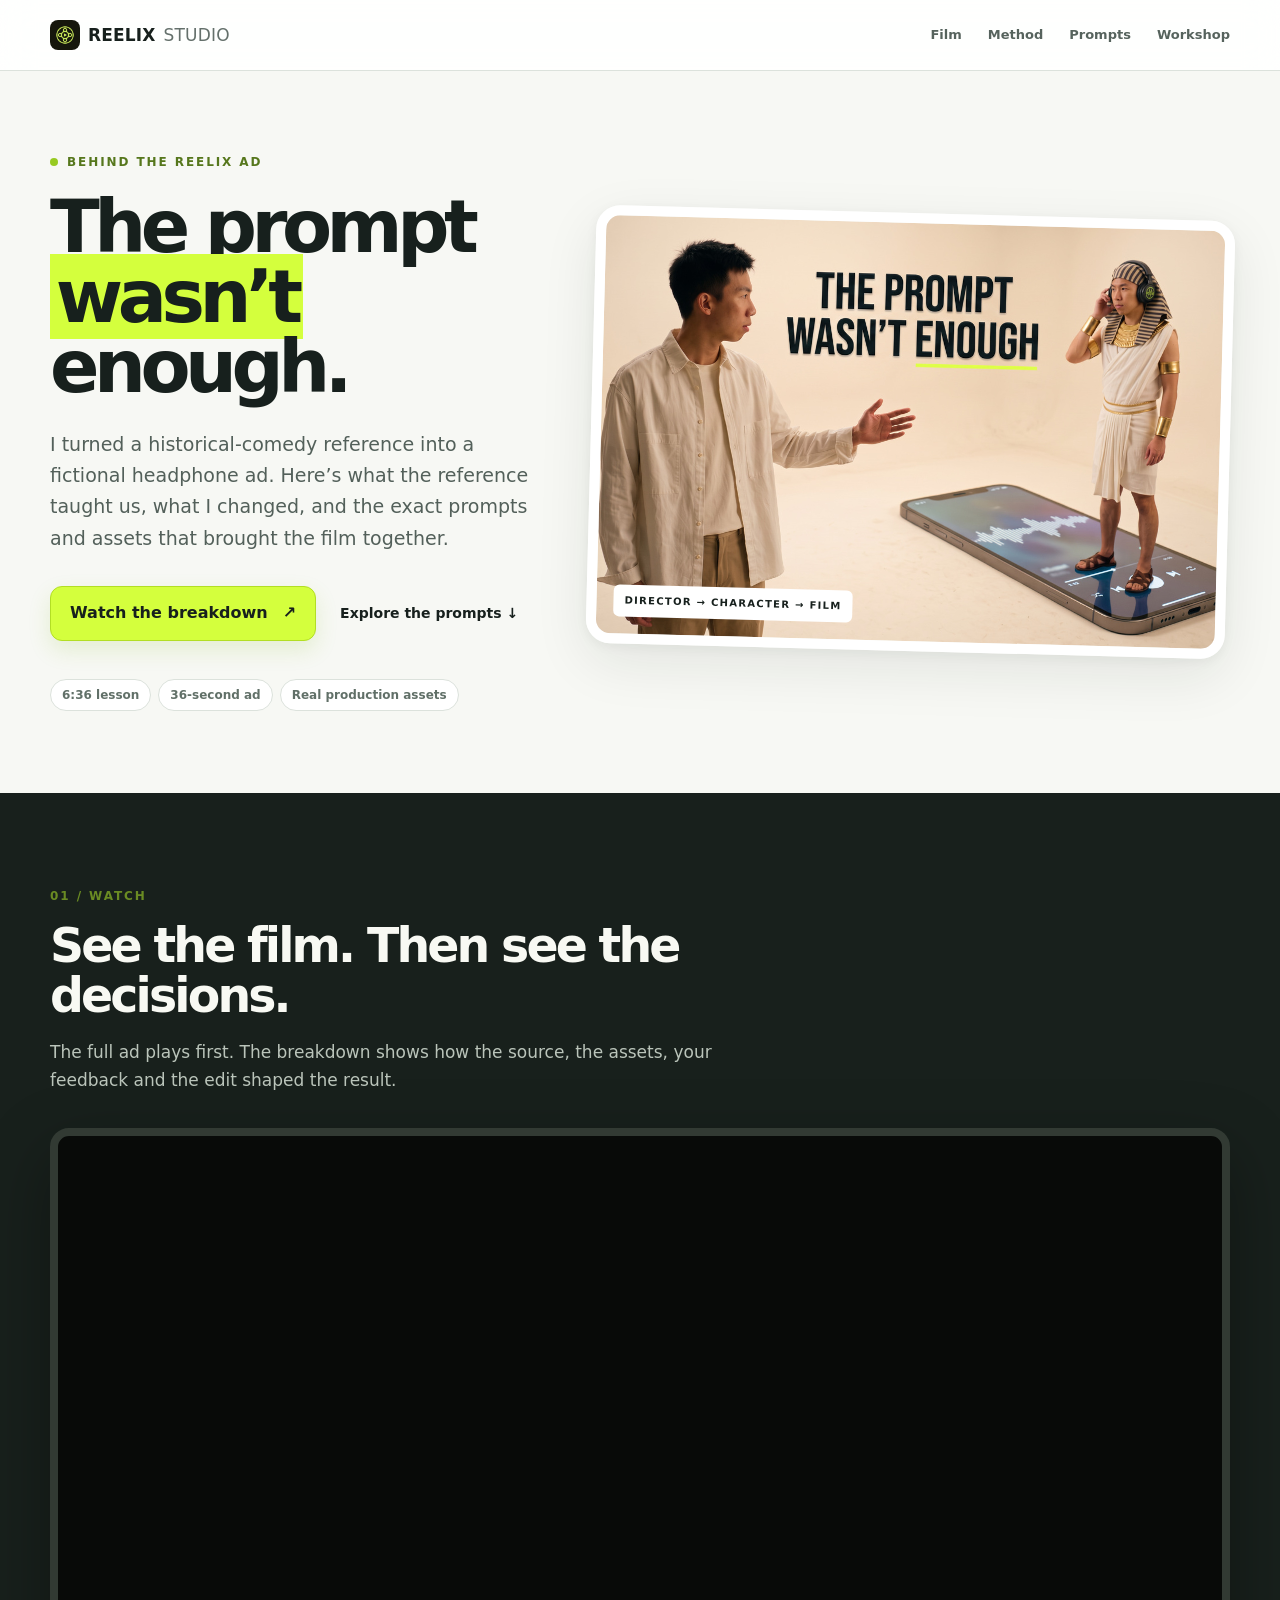
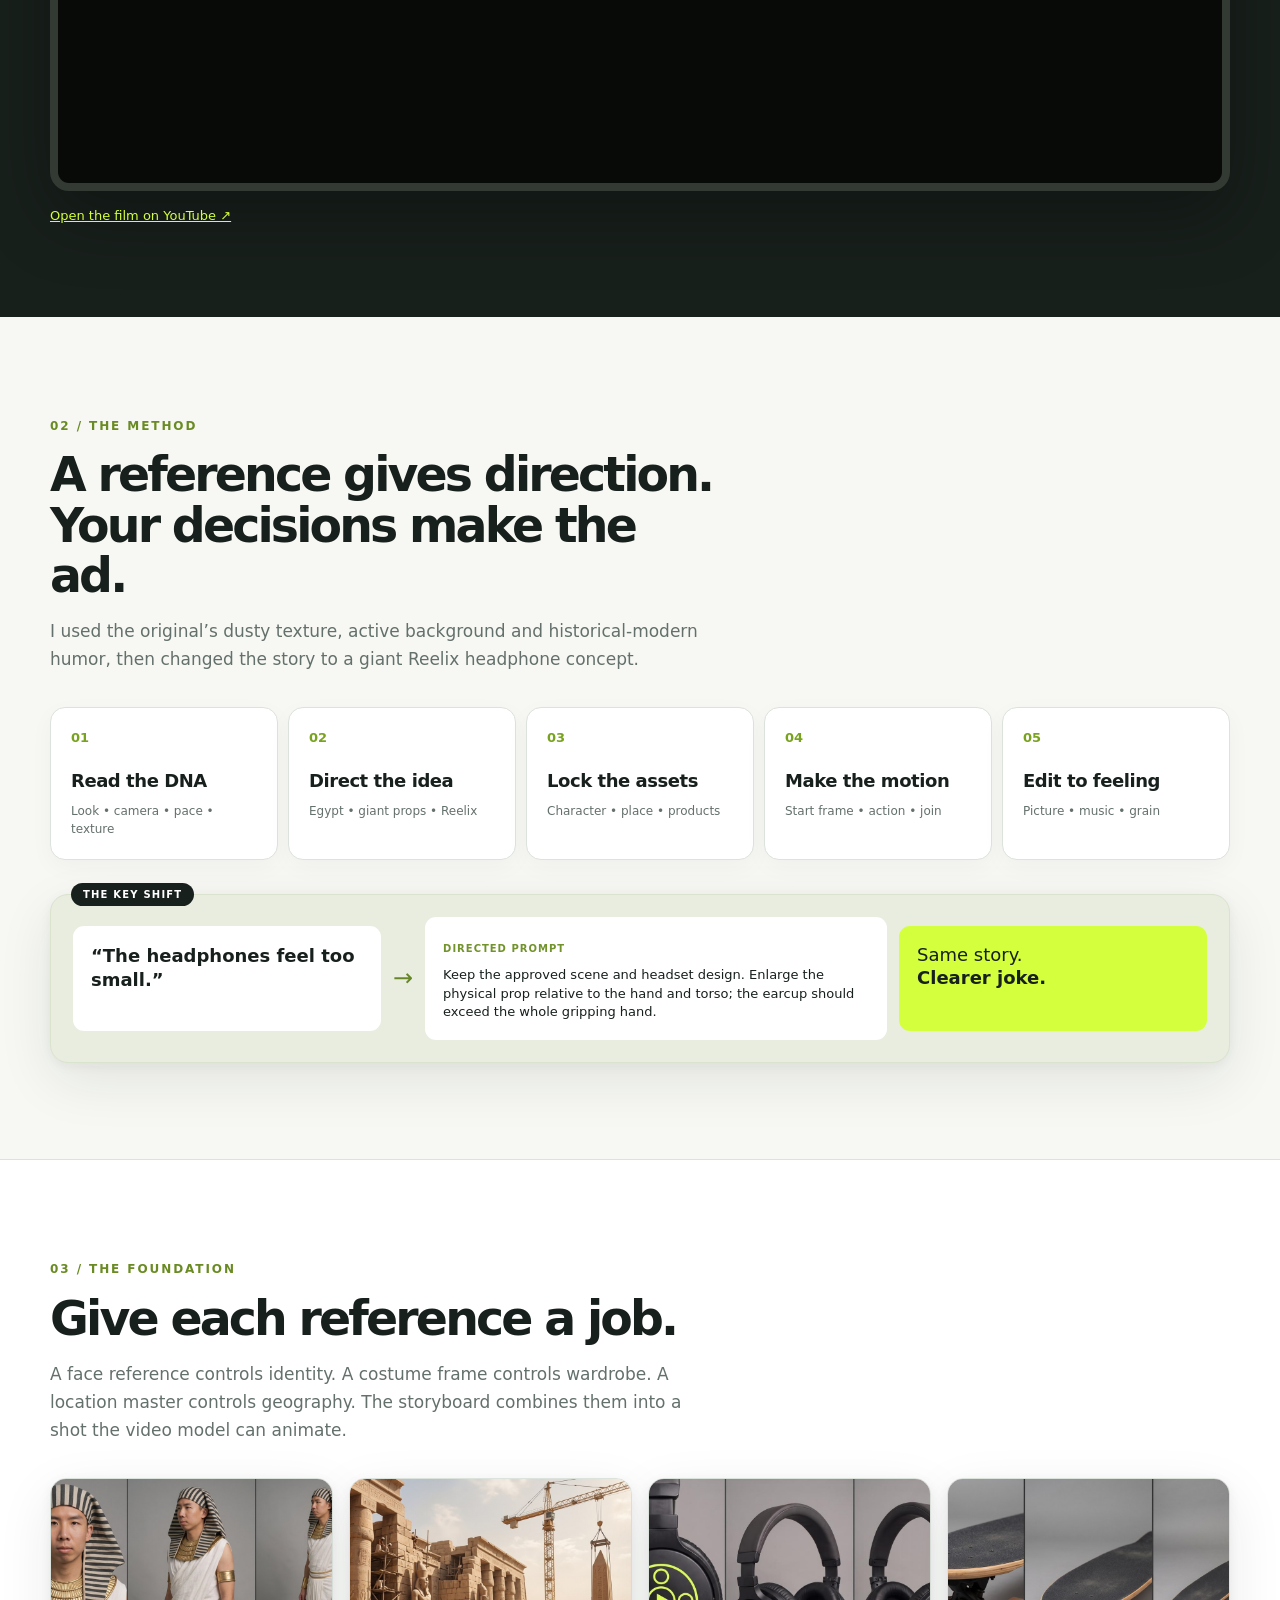
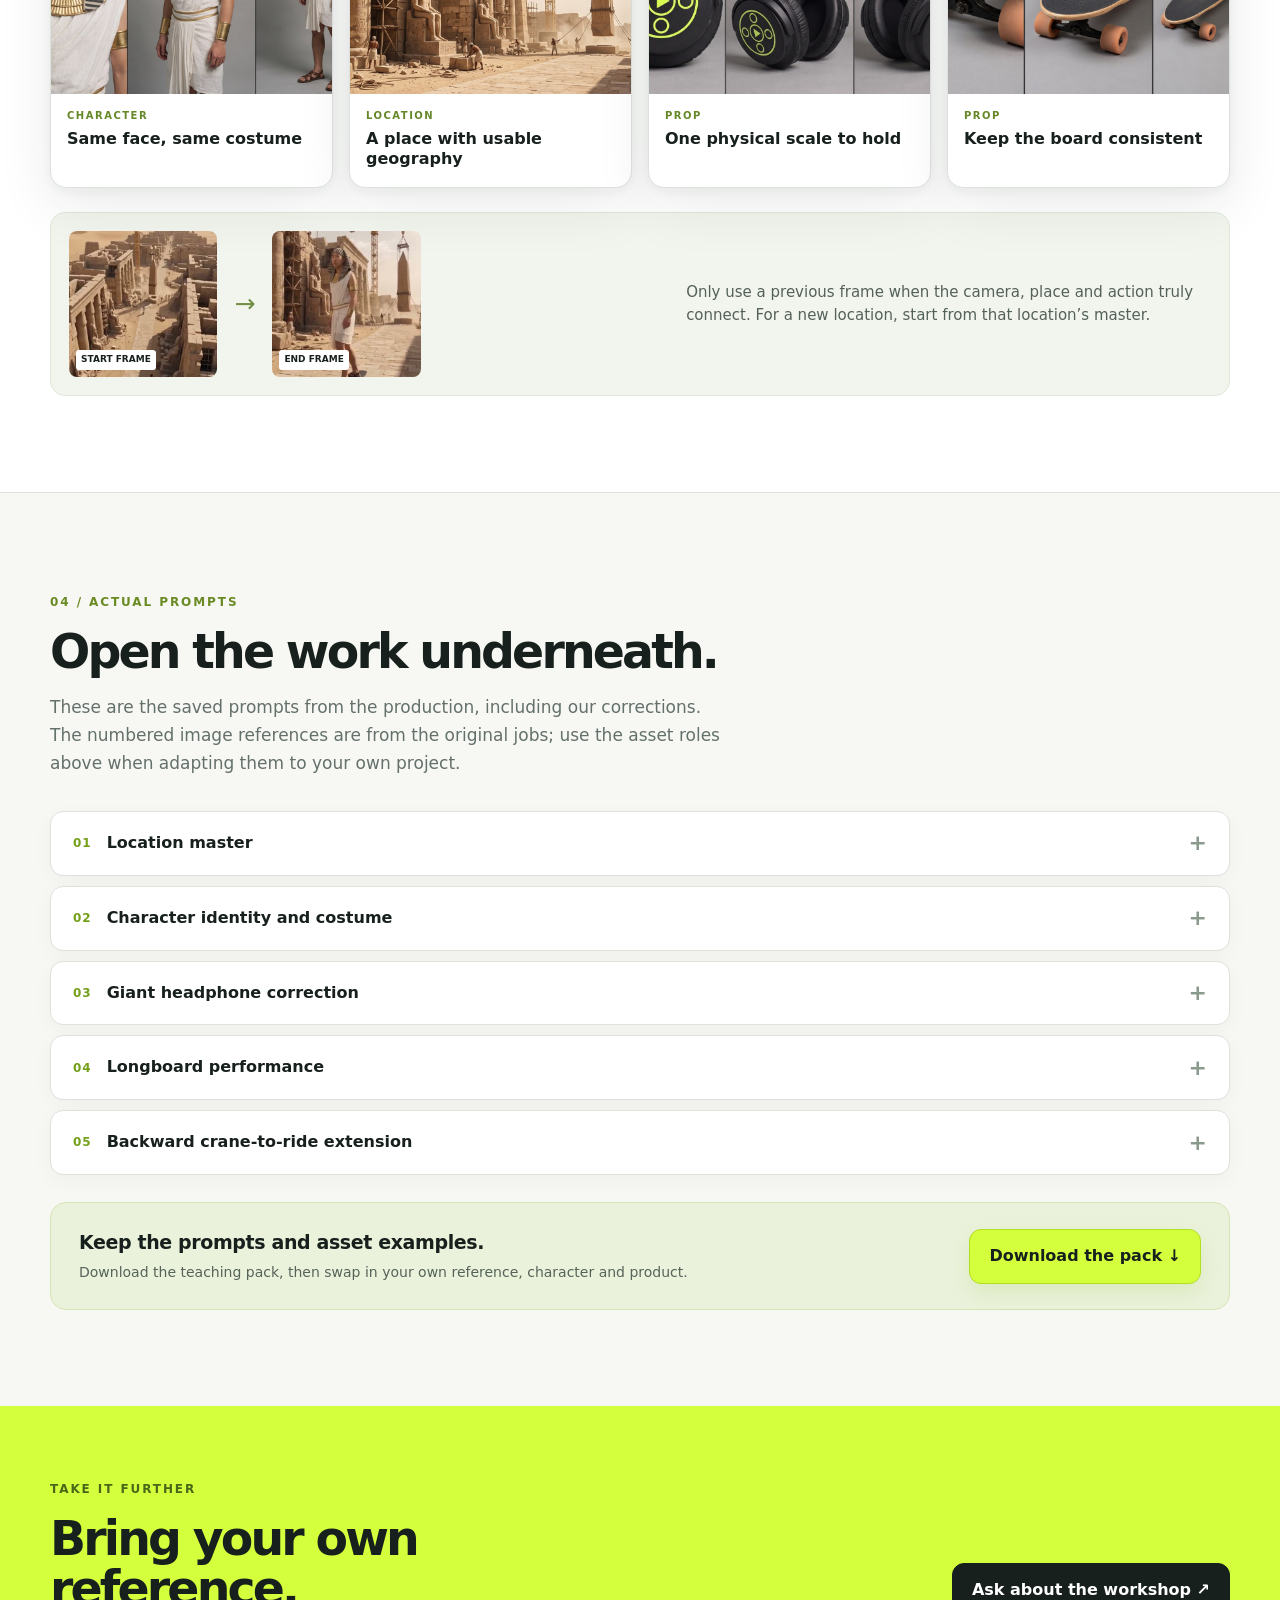
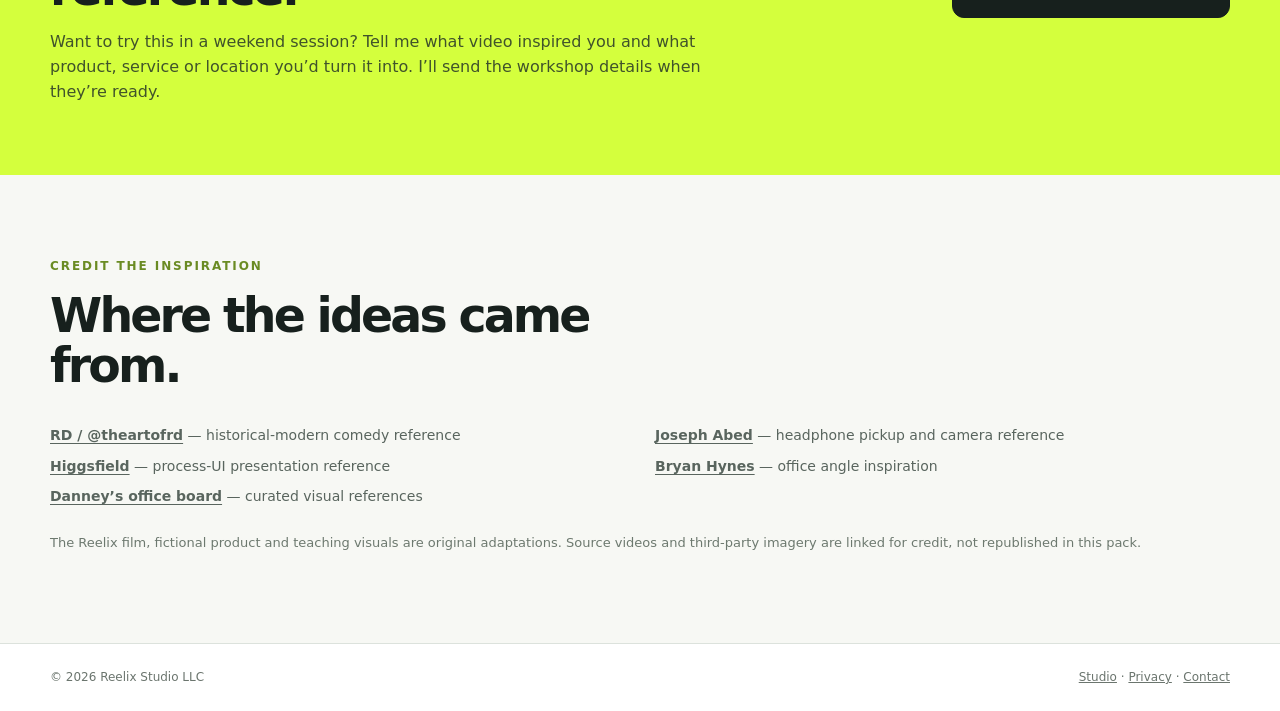
==== reference-to-ad/index.html @ 91d72d36 "Add Reelix reference-to-ad lesson and prompt pack" ====
<!doctype html>
<html lang="en">
<head>
<meta charset="utf-8"><meta name="viewport" content="width=device-width, initial-scale=1">
<title>How I Turned a Reference into a Reelix AI Ad · Reelix Studio</title>
<meta name="description" content="Watch the Reelix headphone ad and explore the real character, location, prop and motion prompts behind it. A free visual lesson for AI filmmakers.">
<meta property="og:title" content="The prompt wasn't enough · Reelix Studio">
<meta property="og:description" content="The film, the creative decisions, approved assets and actual prompts behind our AI headphone ad.">
<meta property="og:image" content="https://reelixstudio.ai/reference-to-ad/assets/hero.jpg">
<meta property="og:url" content="https://reelixstudio.ai/reference-to-ad/">
<link rel="canonical" href="https://reelixstudio.ai/reference-to-ad/">
<link rel="icon" href="/assets/favicon.png"><link rel="stylesheet" href="style.css">
</head>
<body>
<header><div class="wrap topbar"><a class="brand" href="/"><img src="/assets/logo.png" alt="">REELIX <span>STUDIO</span></a><nav><a href="#film">Film</a><a href="#method">Method</a><a href="#prompts">Prompts</a><a href="#workshop">Workshop</a></nav></div></header>
<main>
<section class="hero wrap"><div class="hero-copy"><span class="kicker"><i></i> Behind the Reelix ad</span><h1>The prompt <em>wasn’t</em> enough.</h1><p>I turned a historical-comedy reference into a fictional headphone ad. Here’s what the reference taught us, what I changed, and the exact prompts and assets that brought the film together.</p><div class="actions"><a class="button" href="#film">Watch the breakdown <span aria-hidden="true">↗</span></a><a class="text-link" href="#prompts">Explore the prompts ↓</a></div><div class="meta"><span>6:36 lesson</span><span>36-second ad</span><span>Real production assets</span></div></div><div class="hero-art"><img src="assets/hero.jpg" alt="Danney directing his Egyptian counterpart in the Reelix AI ad"><div class="art-tag">DIRECTOR → CHARACTER → FILM</div></div></section>
<section class="film" id="film"><div class="wrap"><div class="section-head"><span class="eyebrow">01 / WATCH</span><h2>See the film. Then see the decisions.</h2><p>The full ad plays first. The breakdown shows how the source, the assets, your feedback and the edit shaped the result.</p></div><div class="video-shell" id="video-shell"><div class="coming-soon"><img src="assets/hero.jpg" alt="Reelix film preview"><div><strong>Film premieres at 9 AM Denver time</strong><span>Friday, October 16</span></div></div></div><p class="video-caption"><a href="https://youtu.be/Ori5IKVOT_Y">Open the film on YouTube ↗</a></p></div></section>
<section class="method wrap" id="method"><div class="section-head"><span class="eyebrow">02 / THE METHOD</span><h2>A reference gives direction. Your decisions make the ad.</h2><p>I used the original’s dusty texture, active background and historical-modern humor, then changed the story to a giant Reelix headphone concept.</p></div><div class="flow" aria-label="Production process"><div><b>01</b><strong>Read the DNA</strong><span>Look • camera • pace • texture</span></div><div><b>02</b><strong>Direct the idea</strong><span>Egypt • giant props • Reelix</span></div><div><b>03</b><strong>Lock the assets</strong><span>Character • place • products</span></div><div><b>04</b><strong>Make the motion</strong><span>Start frame • action • join</span></div><div><b>05</b><strong>Edit to feeling</strong><span>Picture • music • grain</span></div></div><div class="director"><div class="director-label">THE KEY SHIFT</div><div class="speech">“The headphones feel too small.”</div><div class="arrow">→</div><div class="translation"><small>DIRECTED PROMPT</small><p>Keep the approved scene and headset design. Enlarge the physical prop relative to the hand and torso; the earcup should exceed the whole gripping hand.</p></div><div class="result">Same story.<br><strong>Clearer joke.</strong></div></div></section>
<section class="assets" id="assets"><div class="wrap"><div class="section-head"><span class="eyebrow">03 / THE FOUNDATION</span><h2>Give each reference a job.</h2><p>A face reference controls identity. A costume frame controls wardrobe. A location master controls geography. The storyboard combines them into a shot the video model can animate.</p></div><div class="asset-grid"><figure><img src="assets/character.jpg" loading="lazy" alt="Approved three-panel royal Egyptian Danney character sheet"><figcaption><span>CHARACTER</span><strong>Same face, same costume</strong></figcaption></figure><figure><img src="assets/location.jpg" loading="lazy" alt="Approved Egyptian construction courtyard with crane"><figcaption><span>LOCATION</span><strong>A place with usable geography</strong></figcaption></figure><figure><img src="assets/headphones.jpg" loading="lazy" alt="Approved oversized Reelix headphone prop reference"><figcaption><span>PROP</span><strong>One physical scale to hold</strong></figcaption></figure><figure><img src="assets/board.jpg" loading="lazy" alt="Approved Reelix longboard prop reference"><figcaption><span>PROP</span><strong>Keep the board consistent</strong></figcaption></figure></div><div class="asset-strip"><div><img src="assets/start.jpg" loading="lazy" alt="Crane shot start frame"><span>START FRAME</span></div><div class="connector" aria-hidden="true">→</div><div><img src="assets/end.jpg" loading="lazy" alt="Crane shot end frame"><span>END FRAME</span></div><p>Only use a previous frame when the camera, place and action truly connect. For a new location, start from that location’s master.</p></div></div></section>
<section class="prompts wrap" id="prompts"><div class="section-head"><span class="eyebrow">04 / ACTUAL PROMPTS</span><h2>Open the work underneath.</h2><p>These are the saved prompts from the production, including our corrections. The numbered image references are from the original jobs; use the asset roles above when adapting them to your own project.</p></div><div class="prompt-list"><details class="prompt-card" id="prompt-1">
      <summary><span class="step-num">01</span><span>Location master</span><span class="plus" aria-hidden="true">+</span></summary>
      <div class="prompt-content"><p class="prompt-note">Original production prompt. Replace numbered references with your own approved assets.</p><pre>PURPOSE: One single photorealistic LOCATION MASTER image for Danney&#x27;s ancient Egyptian morning comedy. Landscape16:9, one uninterrupted WIDE SHOT from a THREE-QUARTER CORNER camera position. No collage, grid, split screen, panels or alternate views.
REFERENCE MAP: Reference1 is actual DNA5.5s: weathered Egyptian walls and contemporary service window integrated naturally. Reference2 is DNA7.5s: ancient kitchen materials and practical warm sunlight/shadow. Reference3 is DNA9.0s: sandy market architecture, fabric awnings and everyday modern commerce. Copy their photographic texture, materials, light and historical-modern coexistence. Ignore source people, horses, chariot, food action and exact original composition.
LOCATION: A royal Egyptian sandstone courtyard opening directly onto an ancient-modern market street, with its cafe/kitchen in the rear wall. About60percent ancient and40percent modern in FEEL: Egyptian columns, two weathered royal statues, carved aged stone and plaster, timber lintels, linen awnings, clay vessels and a monumental sundial mixed with visibly functional modern retail infrastructure. An OPEN stainless cafe service hatch with counter, dark glass shop opening, plain blank menu/display panel, exposed utility conduit and a modern faucet in the stone washbasin. Make these modern features readable rather than tiny decoration. No futuristic city or pristine shopping mall. Warm sandy world, ordinary modern conveniences.
MASTER CAMERA: Camera at human eye height in the SOUTH-EAST street/entrance corner, looking diagonally NORTH-WEST into the courtyard. About24mm photographic perspective with natural architecture and no fisheye. Show foreground street and a clear diagonal longboard route through south gateway, both adjacent wall planes and enough courtyard floor to establish scale. Same image includes royal columns/statues framing entry, north cafe doorway and service counter at rear, east stone washbasin on nearer/right side, west monumental sundial farther/left. Kitchen implied through open doorway/hatch; do not invent a separate interior viewpoint in this image.
GROUND AND GEOGRAPHY: Courtyard about14mwide by10mdeep; market street EAST-WEST immediately SOUTH. NORTH wall: doorway WEST of service hatch, connected cafe/kitchen behind. EAST basin, WEST sundial and stone ledge. Statues flank SOUTH gate. Entry street and courtyard floor are continuous and LEVEL: no entry steps, stair, raised sill or obstructing curb across the longboard path. Weathered paving/dust retains authentic texture. Preserve usable open rolling space; no hero props yet.
LIGHT AND LOOK: Actual DNA&#x27;s warm dusty sunlight, sandy ochre/cream/earth colours, slightly muted contrast, candid grainy photographed film feel, imperfect worn surfaces. Consistent morning sun fromSOUTHEAST, naturally shaded recesses. Avoid glossyHDR, oversharpenedCGI or sterile resort lighting.
TEXT: No words, labels, brand names or watermark; any modern menu/display panel stays blank.
ACCEPTANCE: ONE SINGLE wide3/4corner view; royalcourtyard+marketstreet clearlyconnected; readable ancient-modernmix; level longboardroute; nocharacters/animals/vehicles/longboard/toothbrush/espresso machine/watch. Once THIS master is approved, other camera perspectives may be generated from it only for locations reused in2+approvedshots.</pre><button class="copy" type="button" data-copy="prompt-1">Copy prompt</button></div>
    </details>
<details class="prompt-card" id="prompt-2">
      <summary><span class="step-num">02</span><span>Character identity and costume</span><span class="plus" aria-hidden="true">+</span></summary>
      <div class="prompt-content"><p class="prompt-note">Original production prompt. Replace numbered references with your own approved assets.</p><pre>PURPOSE: One photorealistic 16:9 film character reference sheet of Danney dressed as the royal Egyptian character in reference image 2. Exactly three equal panels in a single horizontal row with thin dividers.
REFERENCE MAP:
IMAGE 1 is Danney&#x27;s ORIGINAL face grid and the sole facial identity authority. Preserve the exact person&#x27;s face shape, natural eyes/eyelids/eye spacing, brows, nose, lips, jawline, skin tone and age. Original face overrides the source actor&#x27;s face.
IMAGE 2 is an ACTUAL selected DNA frame at 6.0 seconds. Copy its WARDROBE only: striped Egyptian headcloth, broad gold collar, white draped linen/pleated wrap garment and restrained gold accents. Ignore its actor&#x27;s identity, chariot, reins, cup, horses, pose and background. Do not recreate this frame&#x27;s scene or import a second person.
SUBJECT AND WARDROBE: Same Danney in all three panels, natural lean adult build, calm deadpan closed-mouth expression, naturally open eyes, realistic skin pores and tonal variation. Dark-and-light striped nemes-style cloth over crown and draping down either side of neck/upper shoulders, worn gold trim; entire face unobscured. Broad gold collar as in DNA, white draped linen at shoulders and a pleated white linen wrap kilt to around knee level, understated matching gold accents on upper arms/waist. Plain brown leather strap sandals. Tactile woven cloth, natural folds and lightly worn metal like a real photographed costume. Keep wrists accessible for later watch and prop handling. No extra fantasy armour, mask or giant crown. Hands empty. Exactly same face/headgear/collar/linen/gold accents/sandals across panels.
COMPOSITION:
LEFT: FRONT CLOSE-UP. Head and shoulders, face directly toward camera, full headcloth silhouette and head visible with margin. Eyes exactly as original identity reference, natural open lids, no broad laughing grin.
CENTRE: LEFT-FACING MEDIUM. Whole head down to upper thighs. Standing upright. Head, chest, shoulders and hips rotate about 40 degrees toward the IMAGE&#x27;S OUTER LEFT EDGE. Nose points LEFT; right cheek visible; right shoulder nearer camera. Gaze left, full headcloth visible.
RIGHT: RIGHT-FACING FULL BODY. Entire head down through both sandal soles and margin below feet. Head, chest, shoulders, hips and feet rotate about 40 degrees toward the IMAGE&#x27;S OUTER RIGHT EDGE. Nose points RIGHT; left cheek visible; left shoulder nearer camera. Gaze right. Middle and right views physically face OPPOSITE directions, away from the shared divider. Never repeat their orientation or mechanically mirror facial asymmetries.
ENVIRONMENT: Neutral mid-grey seamless studio across all panels, broad soft even neutral light, gentle grounded shadows. Grey background follows approved sheet layout rather than reference image 2&#x27;s location.
LOOK: Realistic clean photography and natural undistorted anatomy; no beauty smoothing, plastic skin or illustration. Preserve costume texture from DNA but keep neutral identity-sheet white balance; scenes receive warm dusty grain later.
TEXT: No text, labels, logos or watermark.
ACCEPTANCE: Original Danney face and eyes recognizable; actual DNA costume retained; three equal panels; front close-up/LEFT medium/RIGHT full body; complete heads and feet; opposing head AND torso views; consistent costume; hands empty. No longboard or oversized props in this identity sheet.</pre><button class="copy" type="button" data-copy="prompt-2">Copy prompt</button></div>
    </details>
<details class="prompt-card" id="prompt-3">
      <summary><span class="step-num">03</span><span>Giant headphone correction</span><span class="plus" aria-hidden="true">+</span></summary>
      <div class="prompt-content"><p class="prompt-note">Original production prompt. Replace numbered references with your own approved assets.</p><pre>Revise H01 into a photorealistic vertical Royal Commute storyboard still. Keep the Egyptian setting, ivory linen, gold cuff, natural hand anatomy, matte black headphone design, authentic Reelix logo and fine-grain richer-ad treatment of image 1. Correct the PHYSICAL size of the headphones relative to the hand and torso.

Reference roles:
1 = previous H01 composition and environment only; its headphone size is rejected.
2 = accepted giant pre-placement storyboard. THIS is the physical size authority: headphones are conspicuously oversized relative to the man, before being worn.
3 = headphone prop sheet: construction, black materials, earcup cushions, headband and hinges only. It does not establish human scale.
4 = authentic Reelix mark and exact VOLT #D4FF3D.
5 = approved royal character sheet: outfit and body proportions.
6 = approved Egyptian temple location master.
7 = actual commercial opening frame: carried-headphone framing, shallow focus and product presentation only; its normal-sized headphones do not establish our scale.
8 = Egyptian film DNA: fine grain, dusty muted color and soft contrast.

Make the headset much larger than the rejected version. The near earcup is clearly larger than the entire gripping hand: target roughly two-and-a-half hand lengths in height, matching the giant visual gag of reference 2. The headband is a large thick arch, its total breadth comparable to the man&#x27;s shoulder span. This is an intentionally huge fictional prop, with the exact same construction and relative component proportions as image 3, enlarged uniformly. A small hand grips the centre of its upper headband; both earcups hang naturally below, visibly heavy. Do not merely zoom the camera into normal-sized headphones.

Keep a tight waist-level product view with the right hand, gold cuff, robe and enough torso visible to judge the physical scale. Pull the camera back only enough to fit the entire near earcup comfortably; head and face remain above the crop. Use the ordinary carried pose, with the near earcup angled outward so the logo is visible upright. Preserve a natural-sized hand and body. The background remains blurred Egyptian columns and ordinary civilian market activity. This is one coherent headphone set, not an extra object or a display sheet.

Fine visible organic film grain; warm natural daylight, soft contrast, muted sandstone and ivory, gentle highlight roll-off. The headphone materials and mark have modestly greater definition, without glossy smoothing or aggressive sharpening. Exact canonical outlined Reelix reel-and-play mark printed in VOLT #D4FF3D on the near earcup, no altered logo. No slogan or other text on this storyboard image. Single 9:16 image at 2K.</pre><button class="copy" type="button" data-copy="prompt-3">Copy prompt</button></div>
    </details>
<details class="prompt-card" id="prompt-4">
      <summary><span class="step-num">04</span><span>Longboard performance</span><span class="plus" aria-hidden="true">+</span></summary>
      <div class="prompt-content"><p class="prompt-note">Original production prompt. Replace numbered references with your own approved assets.</p><pre>A photorealistic seven-second continuous longboard performance in the approved ancient Egyptian construction courtyard. Begin exactly from the supplied start image: Danney in the approved striped headcloth and white linen, both sandals on the same neutral black-grip wooden longboard with orange wheels, crane and hanging obelisk behind/right. Original face reference defines his exact clean-shaven adult identity; preserve the accepted start-frame outfit, proportions and quiet deadpan expression. Board image preserves rigid deck/trucks/wheels. Original DNA image supplies muted dusty sunlight and fine photographic grain only. Video reference1 supplies cross-step FOOTWORK ONLY; video reference2 supplies nose-loaded pivot mechanics ONLY. Keep our actor/location/outfit, natural real-time speed and camera; do not copy reference street, people or tutorial edits. FIRST0–1s: Danney rolls naturally along the clear image-left lane with one shallow smooth carve, knees soft, hips balanced over board. 1–3s: one fluent cross-step—front foot adjusts, rear foot crosses over it, then sequentially uncrosses back into balanced stance; one planted supporting foot during each moving-foot transition. 3–5s: one controlled180-degree nose pivot—front foot/weight over front truck/nose, shoulders guide turn, rear truck lifts briefly and tail arcs around the grounded front contact, then all wheels return to ground. 5–7s: steady composed roll-out with balanced feet, maintaining momentum and deadpan face. A ground-level three-quarter side-follow camera matches riding speed and keeps entire head, both feet, full deck and wheel contacts readable throughout. One uninterrupted shot with finite actions at normal speed. Board behaves as one rigid physical object; wheels spin/turn and contact ground, feet attach naturally, linen/headcloth react subtly to motion. Background workers continue rope guidance/stonework, load remains behind and separate from the riding lane. Preserve source soft texture rather than glossy render. No voice, music or sound: silent output. Avoid foot skating through deck, extra limbs, rubber feet, teleporting, hovering or transforming the board; action clarity takes priority over extra camera tricks.</pre><button class="copy" type="button" data-copy="prompt-4">Copy prompt</button></div>
    </details>
<details class="prompt-card" id="prompt-5">
      <summary><span class="step-num">05</span><span>Backward crane-to-ride extension</span><span class="plus" aria-hidden="true">+</span></summary>
      <div class="prompt-content"><p class="prompt-note">Original production prompt. Replace numbered references with your own approved assets.</p><pre>Extend BACKWARD before the supplied approved3.5-second riding video with a four-second continuous crane-to-rider camera approach. Preserve the approved riding portion for the final edit; generated preceding action must naturally meet its exact first camera position, actor pose, face, board contacts, architecture, crane/load placement, shadows and rolling direction. Location image supplies our established Egyptian construction courtyard geometry/crane/obelisk only. DNA image supplies dusty soft muted real photographic texture only. Begin elevated very wide over the working construction courtyard and huge crane/hoisted obelisk. Brief establishment, then a brisk decisive descending forward camera approach with real depth parallax through the clear lane toward Danney on his board. End at the exact incoming riding-video first-frame viewpoint and state, carrying consistent camera and board momentum, so there is one continuous camera journey. Match source subject and wardrobe exactly, same neutral board/orange wheels. Build the near-scene from supplied video, never shift columns/statues/crane behind Danney at the join. Natural real-time energy, no slow-motion or prolonged settling. Backgroundworkers carry blocks and adjust rigging individually, away from rider lane; hoist visibly lowers obelisk slightly on taut cables, crane tower stays physically rigid. At join actor, deck and machine shapes stay consistent; no morphing, extra feet or camera jump. Silent output, no music/voice/sound. Do not redo riding techniques; generate only the preceding approach.</pre><button class="copy" type="button" data-copy="prompt-5">Copy prompt</button></div>
    </details></div><div class="download"><div><strong>Keep the prompts and asset examples.</strong><p>Download the teaching pack, then swap in your own reference, character and product.</p></div><a class="button" href="Reelix-learning-pack.zip" download>Download the pack ↓</a></div></section>
<section class="workshop" id="workshop"><div class="wrap workshop-inner"><div><span class="eyebrow">TAKE IT FURTHER</span><h2>Bring your own reference.</h2><p>Want to try this in a weekend session? Tell me what video inspired you and what product, service or location you’d turn it into. I’ll send the workshop details when they’re ready.</p></div><a class="button" href="mailto:hi@reelixstudio.ai?subject=Reelix%20reference-to-ad%20weekend%20workshop&body=Hi%20Danney%2C%0A%0AMy%20reference%20is%3A%20%0AMy%20product%20or%20idea%20is%3A%20%0A%0APlease%20send%20me%20the%20weekend%20workshop%20details.%0A">Ask about the workshop ↗</a></div></section>
<section class="credits wrap"><div class="section-head"><span class="eyebrow">CREDIT THE INSPIRATION</span><h2>Where the ideas came from.</h2></div><ul><li><a href="https://www.instagram.com/p/Dd1NIt2RANH/">RD / @theartofrd</a> — historical-modern comedy reference</li><li><a href="https://www.youtube.com/watch?v=rdQAyJvW8lQ">Joseph Abed</a> — headphone pickup and camera reference</li><li><a href="https://x.com/higgsfield/status/2102843590938644862/video/1">Higgsfield</a> — process-UI presentation reference</li><li><a href="https://www.pinterest.com/pin/519532507036770860/">Bryan Hynes</a> — office angle inspiration</li><li><a href="https://www.pinterest.com/danneytee/studiooffice/">Danney’s office board</a> — curated visual references</li></ul><p>The Reelix film, fictional product and teaching visuals are original adaptations. Source videos and third-party imagery are linked for credit, not republished in this pack.</p></section>
</main><footer><div class="wrap footer-inner"><span>© 2026 Reelix Studio LLC</span><span><a href="/">Studio</a> · <a href="/privacy.html">Privacy</a> · <a href="mailto:hi@reelixstudio.ai">Contact</a></span></div></footer>
<script>document.querySelectorAll('.copy').forEach(button=>button.addEventListener('click',async()=>{const pre=document.querySelector('#'+button.dataset.copy+' pre');try{await navigator.clipboard.writeText(pre.textContent);button.textContent='Copied ✓';setTimeout(()=>button.textContent='Copy prompt',1800)}catch{button.textContent='Select text above'}}));if(Date.now()>=Date.parse('2026-10-16T15:00:00Z')){document.getElementById('video-shell').innerHTML='<iframe title="Reelix reference-to-ad film and production breakdown" src="https://www.youtube-nocookie.com/embed/Ori5IKVOT_Y" loading="lazy" referrerpolicy="strict-origin-when-cross-origin" allow="accelerometer; autoplay; clipboard-write; encrypted-media; gyroscope; picture-in-picture; web-share" allowfullscreen></iframe>';}</script>
</body></html>
---- reference-to-ad/style.css ----
:root{--paper:#f7f8f4;--white:#fff;--ink:#17201d;--muted:#64706b;--line:#dce2dc;--volt:#d4ff3d;--shadow:0 18px 55px rgba(17,31,23,.09),0 3px 12px rgba(17,31,23,.05)}
*{box-sizing:border-box}html{scroll-behavior:smooth}body{margin:0;background:var(--paper);color:var(--ink);font:16px/1.55 Inter,ui-sans-serif,system-ui,-apple-system,BlinkMacSystemFont,"Segoe UI",sans-serif;-webkit-font-smoothing:antialiased}a{color:inherit}button{font:inherit}.wrap{width:min(1180px,calc(100% - 48px));margin:auto}header{background:rgba(255,255,255,.88);border-bottom:1px solid var(--line);position:sticky;top:0;z-index:10;backdrop-filter:blur(16px)}.topbar{height:70px;display:flex;align-items:center;justify-content:space-between}.brand{display:flex;align-items:center;gap:8px;font-size:17px;font-weight:900;letter-spacing:.01em;text-decoration:none}.brand img{width:30px;height:30px;border-radius:8px}.brand span{font-weight:500;color:var(--muted)}nav{display:flex;gap:26px}nav a{font-size:13px;font-weight:700;color:#56635d;text-decoration:none}nav a:hover,.text-link:hover{color:#2b661b}.hero{min-height:600px;padding-top:82px;padding-bottom:82px;display:grid;grid-template-columns:.86fr 1.14fr;gap:5%;align-items:center}.kicker,.eyebrow{font-size:12px;letter-spacing:.16em;text-transform:uppercase;font-weight:900}.kicker{display:flex;align-items:center;gap:9px;color:#56771c}.kicker i{display:block;width:8px;height:8px;background:#97ca21;border-radius:50%}h1{font-size:clamp(52px,5.7vw,88px);line-height:.96;letter-spacing:-.075em;margin:20px 0 27px;max-width:9ch}h1 em{font-style:normal;background:var(--volt);padding:0 .08em}p{margin:0}.hero-copy>p{font-size:19px;line-height:1.65;color:#53605a;max-width:52ch}.actions{display:flex;align-items:center;gap:24px;margin-top:32px;flex-wrap:wrap}.button{display:inline-flex;align-items:center;justify-content:center;gap:15px;background:var(--volt);border:1px solid #b2de24;border-radius:12px;color:#17201d;text-decoration:none;font-weight:850;padding:14px 19px;box-shadow:0 9px 22px rgba(133,184,28,.16);white-space:nowrap}.button:hover{background:#c5ef23;transform:translateY(-1px)}.text-link{font-weight:800;text-decoration:none;font-size:14px}.meta{display:flex;flex-wrap:wrap;gap:7px;margin-top:38px}.meta span{border:1px solid var(--line);background:#fff;border-radius:99px;padding:6px 11px;color:#617068;font-size:12px;font-weight:700}.hero-art{position:relative;aspect-ratio:1.46;border:10px solid #fff;box-shadow:var(--shadow);border-radius:24px;overflow:hidden;transform:rotate(1.5deg)}.hero-art img{width:100%;height:100%;object-fit:cover}.art-tag{position:absolute;bottom:17px;left:17px;background:#fff;padding:8px 11px;border-radius:6px;font-size:10px;font-weight:900;letter-spacing:.13em}.section-head{max-width:670px;margin-bottom:34px}.eyebrow{color:#6a8b23}.section-head h2,.workshop h2{font-size:clamp(32px,3.7vw,51px);letter-spacing:-.06em;line-height:1.06;margin:13px 0 16px}.section-head p{font-size:17px;color:var(--muted);line-height:1.65}.film{background:#18201c;color:#f8f9f3;padding:90px 0}.film .section-head p{color:#bac4ba}.video-shell{border-radius:19px;overflow:hidden;aspect-ratio:16/9;background:#080a08;border:8px solid #323a33;box-shadow:0 25px 70px #0005}.video-shell iframe{width:100%;height:100%;border:0}.video-caption{font-size:13px;margin-top:15px;color:#acb9ab}.video-caption a{color:var(--volt)}.method,.prompts,.credits{padding-top:96px;padding-bottom:96px}.flow{display:grid;grid-template-columns:repeat(5,1fr);gap:10px}.flow>div{background:#fff;border:1px solid var(--line);border-radius:15px;padding:20px;min-height:150px;box-shadow:0 7px 24px #17201d09}.flow b{display:block;color:#78a21f;font-size:13px;margin-bottom:22px}.flow strong{display:block;line-height:1.2;font-size:18px;letter-spacing:-.025em}.flow span{display:block;margin-top:10px;color:var(--muted);font-size:12px}.director{margin-top:34px;display:grid;grid-template-columns:1fr auto 1.5fr 1fr;align-items:center;gap:12px;background:#e8eddf;border:1px solid #d9e3ce;border-radius:18px;padding:22px;box-shadow:var(--shadow);position:relative}.director-label{position:absolute;top:-12px;left:20px;background:#17201d;color:#fff;border-radius:20px;font-size:10px;letter-spacing:.12em;font-weight:900;padding:4px 12px}.speech,.translation,.result{border-radius:11px;background:#fff;min-height:105px;padding:18px}.speech{font-size:18px;font-weight:800;line-height:1.3}.arrow{font-size:24px;color:#668628}.translation small{font-weight:900;letter-spacing:.1em;font-size:10px;color:#72932b}.translation p{font-size:13px;line-height:1.45;margin-top:6px}.result{background:var(--volt);font-size:18px;line-height:1.25}.assets{background:#fff;border-block:1px solid var(--line);padding:96px 0}.asset-grid{display:grid;grid-template-columns:repeat(4,1fr);gap:16px}.asset-grid figure{margin:0;border:1px solid var(--line);border-radius:16px;overflow:hidden;background:#fff;box-shadow:var(--shadow)}.asset-grid img{width:100%;height:215px;object-fit:cover;display:block;background:#dadcd6}.asset-grid figcaption{padding:14px 16px 18px}.asset-grid figcaption span{display:block;font-size:10px;letter-spacing:.15em;font-weight:900;color:#668728;margin-bottom:5px}.asset-grid figcaption strong{font-size:16px;line-height:1.25;display:block}.asset-strip{margin-top:24px;background:#f2f5ed;border:1px solid #e1e9d9;border-radius:15px;display:flex;align-items:center;gap:17px;padding:18px}.asset-strip>div:not(.connector){position:relative;flex:0 0 13%;height:146px;border-radius:8px;overflow:hidden}.asset-strip img{width:100%;height:100%;object-fit:cover}.asset-strip span{position:absolute;left:7px;bottom:7px;background:#fff;padding:3px 5px;border-radius:3px;font-size:9px;font-weight:900;white-space:nowrap}.asset-strip .connector{font-size:25px;color:#728e43}.asset-strip p{font-size:15px;color:#54615a;max-width:55ch;margin-left:auto}.prompt-list{display:grid;gap:10px}.prompt-card{background:#fff;border:1px solid var(--line);border-radius:13px;box-shadow:0 6px 22px #17201d09;overflow:hidden}.prompt-card summary{display:flex;gap:15px;align-items:center;cursor:pointer;padding:19px 22px;font-weight:850;list-style:none}.prompt-card summary::-webkit-details-marker{display:none}.step-num{color:#75a01a;font-size:12px;letter-spacing:.08em}.plus{margin-left:auto;color:#8a9b8e;font-size:22px;line-height:1}.prompt-card[open] .plus{transform:rotate(45deg)}.prompt-content{border-top:1px solid var(--line);padding:19px 22px 25px}.prompt-note{font-size:13px;color:var(--muted);margin-bottom:15px}.prompt-content pre{background:#f4f6f2;border:1px solid #e2e8df;border-radius:10px;white-space:pre-wrap;overflow-wrap:anywhere;padding:18px;max-height:430px;overflow:auto;font:12.5px/1.7 ui-monospace,SFMono-Regular,Menlo,Consolas,monospace}.copy{border:1px solid #c5d1c0;background:#fff;border-radius:9px;padding:9px 13px;font-size:12px;font-weight:800;cursor:pointer}.copy:hover{background:#ebf5db}.download{display:flex;align-items:center;justify-content:space-between;gap:24px;background:#ebf2dc;border:1px solid #d3e4b5;border-radius:16px;padding:25px 28px;margin-top:27px}.download strong{font-size:19px;letter-spacing:-.02em}.download p{font-size:14px;color:#566359;margin-top:5px}.workshop{background:#d4ff3d;padding:70px 0}.workshop-inner{display:flex;justify-content:space-between;align-items:center;gap:40px}.workshop h2{max-width:12ch}.workshop p{max-width:65ch;color:#40532b}.workshop .eyebrow{color:#496719}.workshop .button{background:#17201d;border-color:#17201d;color:#fff;box-shadow:none}.credits{padding-top:78px;padding-bottom:90px}.credits ul{list-style:none;padding:0;display:grid;grid-template-columns:repeat(2,1fr);gap:9px 30px}.credits li{color:#59655e;font-size:14px}.credits li a{font-weight:800;text-underline-offset:3px}.credits>p{color:#6d796f;font-size:13px;margin-top:25px}footer{border-top:1px solid var(--line);background:#fff}.footer-inner{display:flex;justify-content:space-between;gap:18px;padding:24px 0;color:#6b756e;font-size:12px}.footer-inner a{color:inherit}
@media(max-width:950px){.hero{grid-template-columns:1fr;gap:36px;min-height:0;padding-top:58px}.hero h1{max-width:12ch}.hero-art{max-width:780px}.flow{grid-template-columns:repeat(3,1fr)}.asset-grid{grid-template-columns:repeat(2,1fr)}.director{grid-template-columns:1fr auto 1.5fr}.director .result{grid-column:1/-1;min-height:0}.asset-strip>div:not(.connector){flex-basis:23%}}
@media(max-width:650px){.wrap{width:min(100% - 32px,1180px)}.topbar{height:60px}.brand{font-size:14px}.brand img{width:25px;height:25px}nav{gap:10px}nav a{font-size:11px}nav a[href="#method"]{display:none}h1{font-size:clamp(49px,14vw,70px)}.hero{padding-top:45px;padding-bottom:55px}.hero-copy>p{font-size:16px}.hero-art{transform:none;border-width:5px}.meta{margin-top:25px}.film,.method,.assets,.prompts,.credits{padding-top:65px;padding-bottom:65px}.flow{grid-template-columns:repeat(2,1fr)}.flow>div{min-height:130px}.director{grid-template-columns:1fr;gap:8px}.director .arrow{transform:rotate(90deg);text-align:center;line-height:1}.asset-grid{gap:10px}.asset-grid img{height:150px}.asset-grid figcaption{padding:10px}.asset-grid figcaption strong{font-size:13px}.asset-strip{flex-wrap:wrap}.asset-strip>div:not(.connector){flex:1 1 38%;height:190px}.asset-strip p{max-width:none;margin:0}.download,.workshop-inner{display:block}.download .button,.workshop .button{margin-top:20px}.credits ul{grid-template-columns:1fr}.footer-inner{display:block}.footer-inner span{display:block;margin:5px 0}}
.coming-soon{position:relative;width:100%;height:100%;display:grid;place-items:center;overflow:hidden;text-align:center}.coming-soon img{position:absolute;inset:0;width:100%;height:100%;object-fit:cover;filter:blur(6px) brightness(.45);transform:scale(1.04)}.coming-soon>div{position:relative;display:grid;gap:4px;padding:20px}.coming-soon strong{font-size:clamp(22px,3vw,43px);letter-spacing:-.04em}.coming-soon span{color:#d4dfc8;font-size:14px}
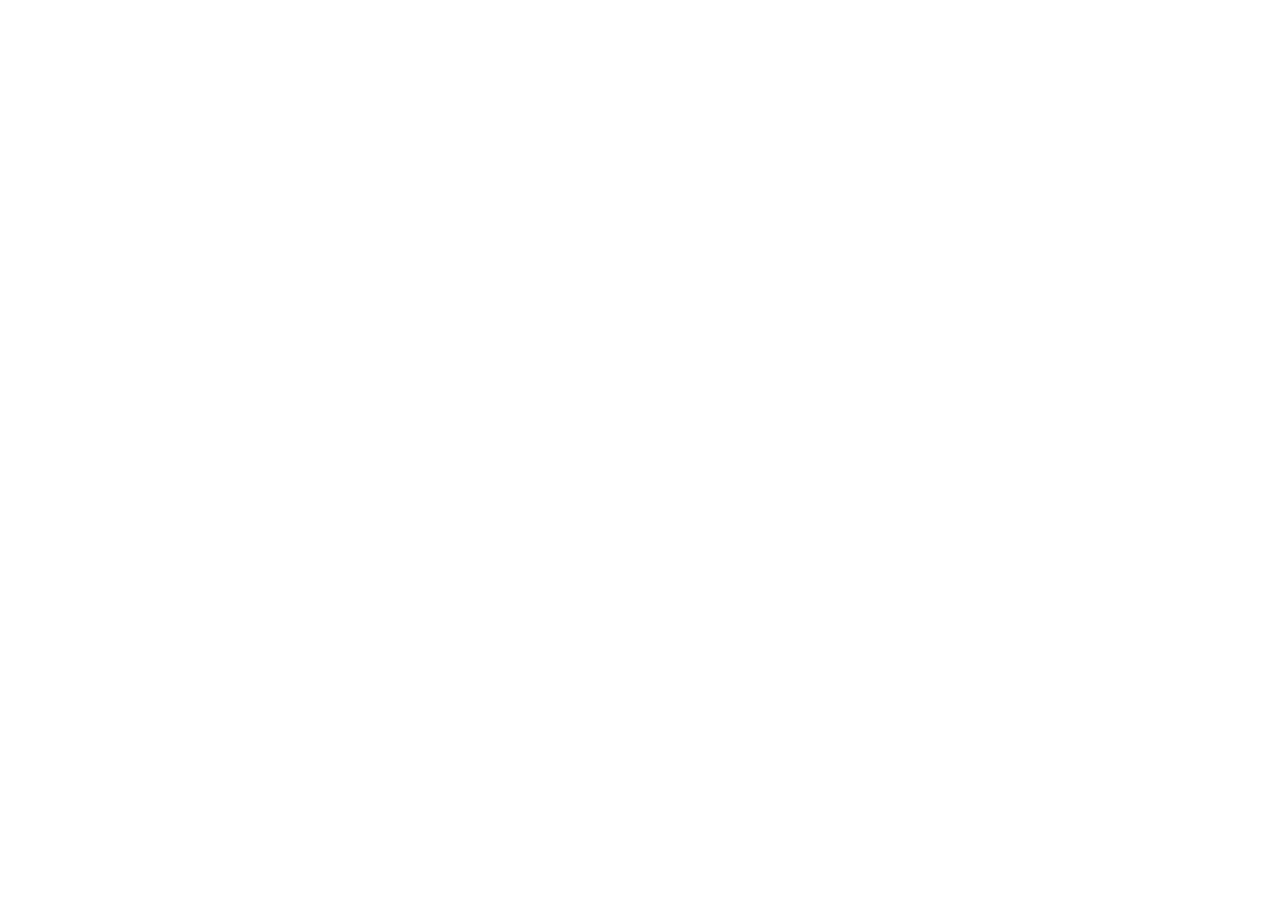
==== commit b0403cc3: "Point filmmaking lesson to Reelix Explainer" ====
--- a/reference-to-ad/index.html
+++ b/reference-to-ad/index.html
@@ -1,80 +1 @@
-<!doctype html>
-<html lang="en">
-<head>
-<meta charset="utf-8"><meta name="viewport" content="width=device-width, initial-scale=1">
-<title>How I Turned a Reference into a Reelix AI Ad · Reelix Studio</title>
-<meta name="description" content="Watch the Reelix headphone ad and explore the real character, location, prop and motion prompts behind it. A free visual lesson for AI filmmakers.">
-<meta property="og:title" content="The prompt wasn't enough · Reelix Studio">
-<meta property="og:description" content="The film, the creative decisions, approved assets and actual prompts behind our AI headphone ad.">
-<meta property="og:image" content="https://reelixstudio.ai/reference-to-ad/assets/hero.jpg">
-<meta property="og:url" content="https://reelixstudio.ai/reference-to-ad/">
-<link rel="canonical" href="https://reelixstudio.ai/reference-to-ad/">
-<link rel="icon" href="/assets/favicon.png"><link rel="stylesheet" href="style.css">
-</head>
-<body>
-<header><div class="wrap topbar"><a class="brand" href="/"><img src="/assets/logo.png" alt="">REELIX <span>STUDIO</span></a><nav><a href="#film">Film</a><a href="#method">Method</a><a href="#prompts">Prompts</a><a href="#workshop">Workshop</a></nav></div></header>
-<main>
-<section class="hero wrap"><div class="hero-copy"><span class="kicker"><i></i> Behind the Reelix ad</span><h1>The prompt <em>wasn’t</em> enough.</h1><p>I turned a historical-comedy reference into a fictional headphone ad. Here’s what the reference taught us, what I changed, and the exact prompts and assets that brought the film together.</p><div class="actions"><a class="button" href="#film">Watch the breakdown <span aria-hidden="true">↗</span></a><a class="text-link" href="#prompts">Explore the prompts ↓</a></div><div class="meta"><span>6:36 lesson</span><span>36-second ad</span><span>Real production assets</span></div></div><div class="hero-art"><img src="assets/hero.jpg" alt="Danney directing his Egyptian counterpart in the Reelix AI ad"><div class="art-tag">DIRECTOR → CHARACTER → FILM</div></div></section>
-<section class="film" id="film"><div class="wrap"><div class="section-head"><span class="eyebrow">01 / WATCH</span><h2>See the film. Then see the decisions.</h2><p>The full ad plays first. The breakdown shows how the source, the assets, your feedback and the edit shaped the result.</p></div><div class="video-shell" id="video-shell"><div class="coming-soon"><img src="assets/hero.jpg" alt="Reelix film preview"><div><strong>Film premieres at 9 AM Denver time</strong><span>Friday, October 16</span></div></div></div><p class="video-caption"><a href="https://youtu.be/Ori5IKVOT_Y">Open the film on YouTube ↗</a></p></div></section>
-<section class="method wrap" id="method"><div class="section-head"><span class="eyebrow">02 / THE METHOD</span><h2>A reference gives direction. Your decisions make the ad.</h2><p>I used the original’s dusty texture, active background and historical-modern humor, then changed the story to a giant Reelix headphone concept.</p></div><div class="flow" aria-label="Production process"><div><b>01</b><strong>Read the DNA</strong><span>Look • camera • pace • texture</span></div><div><b>02</b><strong>Direct the idea</strong><span>Egypt • giant props • Reelix</span></div><div><b>03</b><strong>Lock the assets</strong><span>Character • place • products</span></div><div><b>04</b><strong>Make the motion</strong><span>Start frame • action • join</span></div><div><b>05</b><strong>Edit to feeling</strong><span>Picture • music • grain</span></div></div><div class="director"><div class="director-label">THE KEY SHIFT</div><div class="speech">“The headphones feel too small.”</div><div class="arrow">→</div><div class="translation"><small>DIRECTED PROMPT</small><p>Keep the approved scene and headset design. Enlarge the physical prop relative to the hand and torso; the earcup should exceed the whole gripping hand.</p></div><div class="result">Same story.<br><strong>Clearer joke.</strong></div></div></section>
-<section class="assets" id="assets"><div class="wrap"><div class="section-head"><span class="eyebrow">03 / THE FOUNDATION</span><h2>Give each reference a job.</h2><p>A face reference controls identity. A costume frame controls wardrobe. A location master controls geography. The storyboard combines them into a shot the video model can animate.</p></div><div class="asset-grid"><figure><img src="assets/character.jpg" loading="lazy" alt="Approved three-panel royal Egyptian Danney character sheet"><figcaption><span>CHARACTER</span><strong>Same face, same costume</strong></figcaption></figure><figure><img src="assets/location.jpg" loading="lazy" alt="Approved Egyptian construction courtyard with crane"><figcaption><span>LOCATION</span><strong>A place with usable geography</strong></figcaption></figure><figure><img src="assets/headphones.jpg" loading="lazy" alt="Approved oversized Reelix headphone prop reference"><figcaption><span>PROP</span><strong>One physical scale to hold</strong></figcaption></figure><figure><img src="assets/board.jpg" loading="lazy" alt="Approved Reelix longboard prop reference"><figcaption><span>PROP</span><strong>Keep the board consistent</strong></figcaption></figure></div><div class="asset-strip"><div><img src="assets/start.jpg" loading="lazy" alt="Crane shot start frame"><span>START FRAME</span></div><div class="connector" aria-hidden="true">→</div><div><img src="assets/end.jpg" loading="lazy" alt="Crane shot end frame"><span>END FRAME</span></div><p>Only use a previous frame when the camera, place and action truly connect. For a new location, start from that location’s master.</p></div></div></section>
-<section class="prompts wrap" id="prompts"><div class="section-head"><span class="eyebrow">04 / ACTUAL PROMPTS</span><h2>Open the work underneath.</h2><p>These are the saved prompts from the production, including our corrections. The numbered image references are from the original jobs; use the asset roles above when adapting them to your own project.</p></div><div class="prompt-list"><details class="prompt-card" id="prompt-1">
-      <summary><span class="step-num">01</span><span>Location master</span><span class="plus" aria-hidden="true">+</span></summary>
-      <div class="prompt-content"><p class="prompt-note">Original production prompt. Replace numbered references with your own approved assets.</p><pre>PURPOSE: One single photorealistic LOCATION MASTER image for Danney&#x27;s ancient Egyptian morning comedy. Landscape16:9, one uninterrupted WIDE SHOT from a THREE-QUARTER CORNER camera position. No collage, grid, split screen, panels or alternate views.
-REFERENCE MAP: Reference1 is actual DNA5.5s: weathered Egyptian walls and contemporary service window integrated naturally. Reference2 is DNA7.5s: ancient kitchen materials and practical warm sunlight/shadow. Reference3 is DNA9.0s: sandy market architecture, fabric awnings and everyday modern commerce. Copy their photographic texture, materials, light and historical-modern coexistence. Ignore source people, horses, chariot, food action and exact original composition.
-LOCATION: A royal Egyptian sandstone courtyard opening directly onto an ancient-modern market street, with its cafe/kitchen in the rear wall. About60percent ancient and40percent modern in FEEL: Egyptian columns, two weathered royal statues, carved aged stone and plaster, timber lintels, linen awnings, clay vessels and a monumental sundial mixed with visibly functional modern retail infrastructure. An OPEN stainless cafe service hatch with counter, dark glass shop opening, plain blank menu/display panel, exposed utility conduit and a modern faucet in the stone washbasin. Make these modern features readable rather than tiny decoration. No futuristic city or pristine shopping mall. Warm sandy world, ordinary modern conveniences.
-MASTER CAMERA: Camera at human eye height in the SOUTH-EAST street/entrance corner, looking diagonally NORTH-WEST into the courtyard. About24mm photographic perspective with natural architecture and no fisheye. Show foreground street and a clear diagonal longboard route through south gateway, both adjacent wall planes and enough courtyard floor to establish scale. Same image includes royal columns/statues framing entry, north cafe doorway and service counter at rear, east stone washbasin on nearer/right side, west monumental sundial farther/left. Kitchen implied through open doorway/hatch; do not invent a separate interior viewpoint in this image.
-GROUND AND GEOGRAPHY: Courtyard about14mwide by10mdeep; market street EAST-WEST immediately SOUTH. NORTH wall: doorway WEST of service hatch, connected cafe/kitchen behind. EAST basin, WEST sundial and stone ledge. Statues flank SOUTH gate. Entry street and courtyard floor are continuous and LEVEL: no entry steps, stair, raised sill or obstructing curb across the longboard path. Weathered paving/dust retains authentic texture. Preserve usable open rolling space; no hero props yet.
-LIGHT AND LOOK: Actual DNA&#x27;s warm dusty sunlight, sandy ochre/cream/earth colours, slightly muted contrast, candid grainy photographed film feel, imperfect worn surfaces. Consistent morning sun fromSOUTHEAST, naturally shaded recesses. Avoid glossyHDR, oversharpenedCGI or sterile resort lighting.
-TEXT: No words, labels, brand names or watermark; any modern menu/display panel stays blank.
-ACCEPTANCE: ONE SINGLE wide3/4corner view; royalcourtyard+marketstreet clearlyconnected; readable ancient-modernmix; level longboardroute; nocharacters/animals/vehicles/longboard/toothbrush/espresso machine/watch. Once THIS master is approved, other camera perspectives may be generated from it only for locations reused in2+approvedshots.</pre><button class="copy" type="button" data-copy="prompt-1">Copy prompt</button></div>
-    </details>
-<details class="prompt-card" id="prompt-2">
-      <summary><span class="step-num">02</span><span>Character identity and costume</span><span class="plus" aria-hidden="true">+</span></summary>
-      <div class="prompt-content"><p class="prompt-note">Original production prompt. Replace numbered references with your own approved assets.</p><pre>PURPOSE: One photorealistic 16:9 film character reference sheet of Danney dressed as the royal Egyptian character in reference image 2. Exactly three equal panels in a single horizontal row with thin dividers.
-REFERENCE MAP:
-IMAGE 1 is Danney&#x27;s ORIGINAL face grid and the sole facial identity authority. Preserve the exact person&#x27;s face shape, natural eyes/eyelids/eye spacing, brows, nose, lips, jawline, skin tone and age. Original face overrides the source actor&#x27;s face.
-IMAGE 2 is an ACTUAL selected DNA frame at 6.0 seconds. Copy its WARDROBE only: striped Egyptian headcloth, broad gold collar, white draped linen/pleated wrap garment and restrained gold accents. Ignore its actor&#x27;s identity, chariot, reins, cup, horses, pose and background. Do not recreate this frame&#x27;s scene or import a second person.
-SUBJECT AND WARDROBE: Same Danney in all three panels, natural lean adult build, calm deadpan closed-mouth expression, naturally open eyes, realistic skin pores and tonal variation. Dark-and-light striped nemes-style cloth over crown and draping down either side of neck/upper shoulders, worn gold trim; entire face unobscured. Broad gold collar as in DNA, white draped linen at shoulders and a pleated white linen wrap kilt to around knee level, understated matching gold accents on upper arms/waist. Plain brown leather strap sandals. Tactile woven cloth, natural folds and lightly worn metal like a real photographed costume. Keep wrists accessible for later watch and prop handling. No extra fantasy armour, mask or giant crown. Hands empty. Exactly same face/headgear/collar/linen/gold accents/sandals across panels.
-COMPOSITION:
-LEFT: FRONT CLOSE-UP. Head and shoulders, face directly toward camera, full headcloth silhouette and head visible with margin. Eyes exactly as original identity reference, natural open lids, no broad laughing grin.
-CENTRE: LEFT-FACING MEDIUM. Whole head down to upper thighs. Standing upright. Head, chest, shoulders and hips rotate about 40 degrees toward the IMAGE&#x27;S OUTER LEFT EDGE. Nose points LEFT; right cheek visible; right shoulder nearer camera. Gaze left, full headcloth visible.
-RIGHT: RIGHT-FACING FULL BODY. Entire head down through both sandal soles and margin below feet. Head, chest, shoulders, hips and feet rotate about 40 degrees toward the IMAGE&#x27;S OUTER RIGHT EDGE. Nose points RIGHT; left cheek visible; left shoulder nearer camera. Gaze right. Middle and right views physically face OPPOSITE directions, away from the shared divider. Never repeat their orientation or mechanically mirror facial asymmetries.
-ENVIRONMENT: Neutral mid-grey seamless studio across all panels, broad soft even neutral light, gentle grounded shadows. Grey background follows approved sheet layout rather than reference image 2&#x27;s location.
-LOOK: Realistic clean photography and natural undistorted anatomy; no beauty smoothing, plastic skin or illustration. Preserve costume texture from DNA but keep neutral identity-sheet white balance; scenes receive warm dusty grain later.
-TEXT: No text, labels, logos or watermark.
-ACCEPTANCE: Original Danney face and eyes recognizable; actual DNA costume retained; three equal panels; front close-up/LEFT medium/RIGHT full body; complete heads and feet; opposing head AND torso views; consistent costume; hands empty. No longboard or oversized props in this identity sheet.</pre><button class="copy" type="button" data-copy="prompt-2">Copy prompt</button></div>
-    </details>
-<details class="prompt-card" id="prompt-3">
-      <summary><span class="step-num">03</span><span>Giant headphone correction</span><span class="plus" aria-hidden="true">+</span></summary>
-      <div class="prompt-content"><p class="prompt-note">Original production prompt. Replace numbered references with your own approved assets.</p><pre>Revise H01 into a photorealistic vertical Royal Commute storyboard still. Keep the Egyptian setting, ivory linen, gold cuff, natural hand anatomy, matte black headphone design, authentic Reelix logo and fine-grain richer-ad treatment of image 1. Correct the PHYSICAL size of the headphones relative to the hand and torso.
-
-Reference roles:
-1 = previous H01 composition and environment only; its headphone size is rejected.
-2 = accepted giant pre-placement storyboard. THIS is the physical size authority: headphones are conspicuously oversized relative to the man, before being worn.
-3 = headphone prop sheet: construction, black materials, earcup cushions, headband and hinges only. It does not establish human scale.
-4 = authentic Reelix mark and exact VOLT #D4FF3D.
-5 = approved royal character sheet: outfit and body proportions.
-6 = approved Egyptian temple location master.
-7 = actual commercial opening frame: carried-headphone framing, shallow focus and product presentation only; its normal-sized headphones do not establish our scale.
-8 = Egyptian film DNA: fine grain, dusty muted color and soft contrast.
-
-Make the headset much larger than the rejected version. The near earcup is clearly larger than the entire gripping hand: target roughly two-and-a-half hand lengths in height, matching the giant visual gag of reference 2. The headband is a large thick arch, its total breadth comparable to the man&#x27;s shoulder span. This is an intentionally huge fictional prop, with the exact same construction and relative component proportions as image 3, enlarged uniformly. A small hand grips the centre of its upper headband; both earcups hang naturally below, visibly heavy. Do not merely zoom the camera into normal-sized headphones.
-
-Keep a tight waist-level product view with the right hand, gold cuff, robe and enough torso visible to judge the physical scale. Pull the camera back only enough to fit the entire near earcup comfortably; head and face remain above the crop. Use the ordinary carried pose, with the near earcup angled outward so the logo is visible upright. Preserve a natural-sized hand and body. The background remains blurred Egyptian columns and ordinary civilian market activity. This is one coherent headphone set, not an extra object or a display sheet.
-
-Fine visible organic film grain; warm natural daylight, soft contrast, muted sandstone and ivory, gentle highlight roll-off. The headphone materials and mark have modestly greater definition, without glossy smoothing or aggressive sharpening. Exact canonical outlined Reelix reel-and-play mark printed in VOLT #D4FF3D on the near earcup, no altered logo. No slogan or other text on this storyboard image. Single 9:16 image at 2K.</pre><button class="copy" type="button" data-copy="prompt-3">Copy prompt</button></div>
-    </details>
-<details class="prompt-card" id="prompt-4">
-      <summary><span class="step-num">04</span><span>Longboard performance</span><span class="plus" aria-hidden="true">+</span></summary>
-      <div class="prompt-content"><p class="prompt-note">Original production prompt. Replace numbered references with your own approved assets.</p><pre>A photorealistic seven-second continuous longboard performance in the approved ancient Egyptian construction courtyard. Begin exactly from the supplied start image: Danney in the approved striped headcloth and white linen, both sandals on the same neutral black-grip wooden longboard with orange wheels, crane and hanging obelisk behind/right. Original face reference defines his exact clean-shaven adult identity; preserve the accepted start-frame outfit, proportions and quiet deadpan expression. Board image preserves rigid deck/trucks/wheels. Original DNA image supplies muted dusty sunlight and fine photographic grain only. Video reference1 supplies cross-step FOOTWORK ONLY; video reference2 supplies nose-loaded pivot mechanics ONLY. Keep our actor/location/outfit, natural real-time speed and camera; do not copy reference street, people or tutorial edits. FIRST0–1s: Danney rolls naturally along the clear image-left lane with one shallow smooth carve, knees soft, hips balanced over board. 1–3s: one fluent cross-step—front foot adjusts, rear foot crosses over it, then sequentially uncrosses back into balanced stance; one planted supporting foot during each moving-foot transition. 3–5s: one controlled180-degree nose pivot—front foot/weight over front truck/nose, shoulders guide turn, rear truck lifts briefly and tail arcs around the grounded front contact, then all wheels return to ground. 5–7s: steady composed roll-out with balanced feet, maintaining momentum and deadpan face. A ground-level three-quarter side-follow camera matches riding speed and keeps entire head, both feet, full deck and wheel contacts readable throughout. One uninterrupted shot with finite actions at normal speed. Board behaves as one rigid physical object; wheels spin/turn and contact ground, feet attach naturally, linen/headcloth react subtly to motion. Background workers continue rope guidance/stonework, load remains behind and separate from the riding lane. Preserve source soft texture rather than glossy render. No voice, music or sound: silent output. Avoid foot skating through deck, extra limbs, rubber feet, teleporting, hovering or transforming the board; action clarity takes priority over extra camera tricks.</pre><button class="copy" type="button" data-copy="prompt-4">Copy prompt</button></div>
-    </details>
-<details class="prompt-card" id="prompt-5">
-      <summary><span class="step-num">05</span><span>Backward crane-to-ride extension</span><span class="plus" aria-hidden="true">+</span></summary>
-      <div class="prompt-content"><p class="prompt-note">Original production prompt. Replace numbered references with your own approved assets.</p><pre>Extend BACKWARD before the supplied approved3.5-second riding video with a four-second continuous crane-to-rider camera approach. Preserve the approved riding portion for the final edit; generated preceding action must naturally meet its exact first camera position, actor pose, face, board contacts, architecture, crane/load placement, shadows and rolling direction. Location image supplies our established Egyptian construction courtyard geometry/crane/obelisk only. DNA image supplies dusty soft muted real photographic texture only. Begin elevated very wide over the working construction courtyard and huge crane/hoisted obelisk. Brief establishment, then a brisk decisive descending forward camera approach with real depth parallax through the clear lane toward Danney on his board. End at the exact incoming riding-video first-frame viewpoint and state, carrying consistent camera and board momentum, so there is one continuous camera journey. Match source subject and wardrobe exactly, same neutral board/orange wheels. Build the near-scene from supplied video, never shift columns/statues/crane behind Danney at the join. Natural real-time energy, no slow-motion or prolonged settling. Backgroundworkers carry blocks and adjust rigging individually, away from rider lane; hoist visibly lowers obelisk slightly on taut cables, crane tower stays physically rigid. At join actor, deck and machine shapes stay consistent; no morphing, extra feet or camera jump. Silent output, no music/voice/sound. Do not redo riding techniques; generate only the preceding approach.</pre><button class="copy" type="button" data-copy="prompt-5">Copy prompt</button></div>
-    </details></div><div class="download"><div><strong>Keep the prompts and asset examples.</strong><p>Download the teaching pack, then swap in your own reference, character and product.</p></div><a class="button" href="Reelix-learning-pack.zip" download>Download the pack ↓</a></div></section>
-<section class="workshop" id="workshop"><div class="wrap workshop-inner"><div><span class="eyebrow">TAKE IT FURTHER</span><h2>Bring your own reference.</h2><p>Want to try this in a weekend session? Tell me what video inspired you and what product, service or location you’d turn it into. I’ll send the workshop details when they’re ready.</p></div><a class="button" href="mailto:hi@reelixstudio.ai?subject=Reelix%20reference-to-ad%20weekend%20workshop&body=Hi%20Danney%2C%0A%0AMy%20reference%20is%3A%20%0AMy%20product%20or%20idea%20is%3A%20%0A%0APlease%20send%20me%20the%20weekend%20workshop%20details.%0A">Ask about the workshop ↗</a></div></section>
-<section class="credits wrap"><div class="section-head"><span class="eyebrow">CREDIT THE INSPIRATION</span><h2>Where the ideas came from.</h2></div><ul><li><a href="https://www.instagram.com/p/Dd1NIt2RANH/">RD / @theartofrd</a> — historical-modern comedy reference</li><li><a href="https://www.youtube.com/watch?v=rdQAyJvW8lQ">Joseph Abed</a> — headphone pickup and camera reference</li><li><a href="https://x.com/higgsfield/status/2102843590938644862/video/1">Higgsfield</a> — process-UI presentation reference</li><li><a href="https://www.pinterest.com/pin/519532507036770860/">Bryan Hynes</a> — office angle inspiration</li><li><a href="https://www.pinterest.com/danneytee/studiooffice/">Danney’s office board</a> — curated visual references</li></ul><p>The Reelix film, fictional product and teaching visuals are original adaptations. Source videos and third-party imagery are linked for credit, not republished in this pack.</p></section>
-</main><footer><div class="wrap footer-inner"><span>© 2026 Reelix Studio LLC</span><span><a href="/">Studio</a> · <a href="/privacy.html">Privacy</a> · <a href="mailto:hi@reelixstudio.ai">Contact</a></span></div></footer>
-<script>document.querySelectorAll('.copy').forEach(button=>button.addEventListener('click',async()=>{const pre=document.querySelector('#'+button.dataset.copy+' pre');try{await navigator.clipboard.writeText(pre.textContent);button.textContent='Copied ✓';setTimeout(()=>button.textContent='Copy prompt',1800)}catch{button.textContent='Select text above'}}));if(Date.now()>=Date.parse('2026-10-16T15:00:00Z')){document.getElementById('video-shell').innerHTML='<iframe title="Reelix reference-to-ad film and production breakdown" src="https://www.youtube-nocookie.com/embed/Ori5IKVOT_Y" loading="lazy" referrerpolicy="strict-origin-when-cross-origin" allow="accelerometer; autoplay; clipboard-write; encrypted-media; gyroscope; picture-in-picture; web-share" allowfullscreen></iframe>';}</script>
-</body></html>+<!doctype html><html lang="en"><head><meta charset="utf-8"><meta name="viewport" content="width=device-width,initial-scale=1"><meta http-equiv="refresh" content="0;url=https://danneytrieu.github.io/vibe-film-sessions/reelix-ad.html"><link rel="canonical" href="https://danneytrieu.github.io/vibe-film-sessions/reelix-ad.html"><title>Reelix Explainer — From reference to ad</title></head><body><p>This lesson now lives in <a href="https://danneytrieu.github.io/vibe-film-sessions/reelix-ad.html">Reelix Explainer</a>.</p></body></html>
